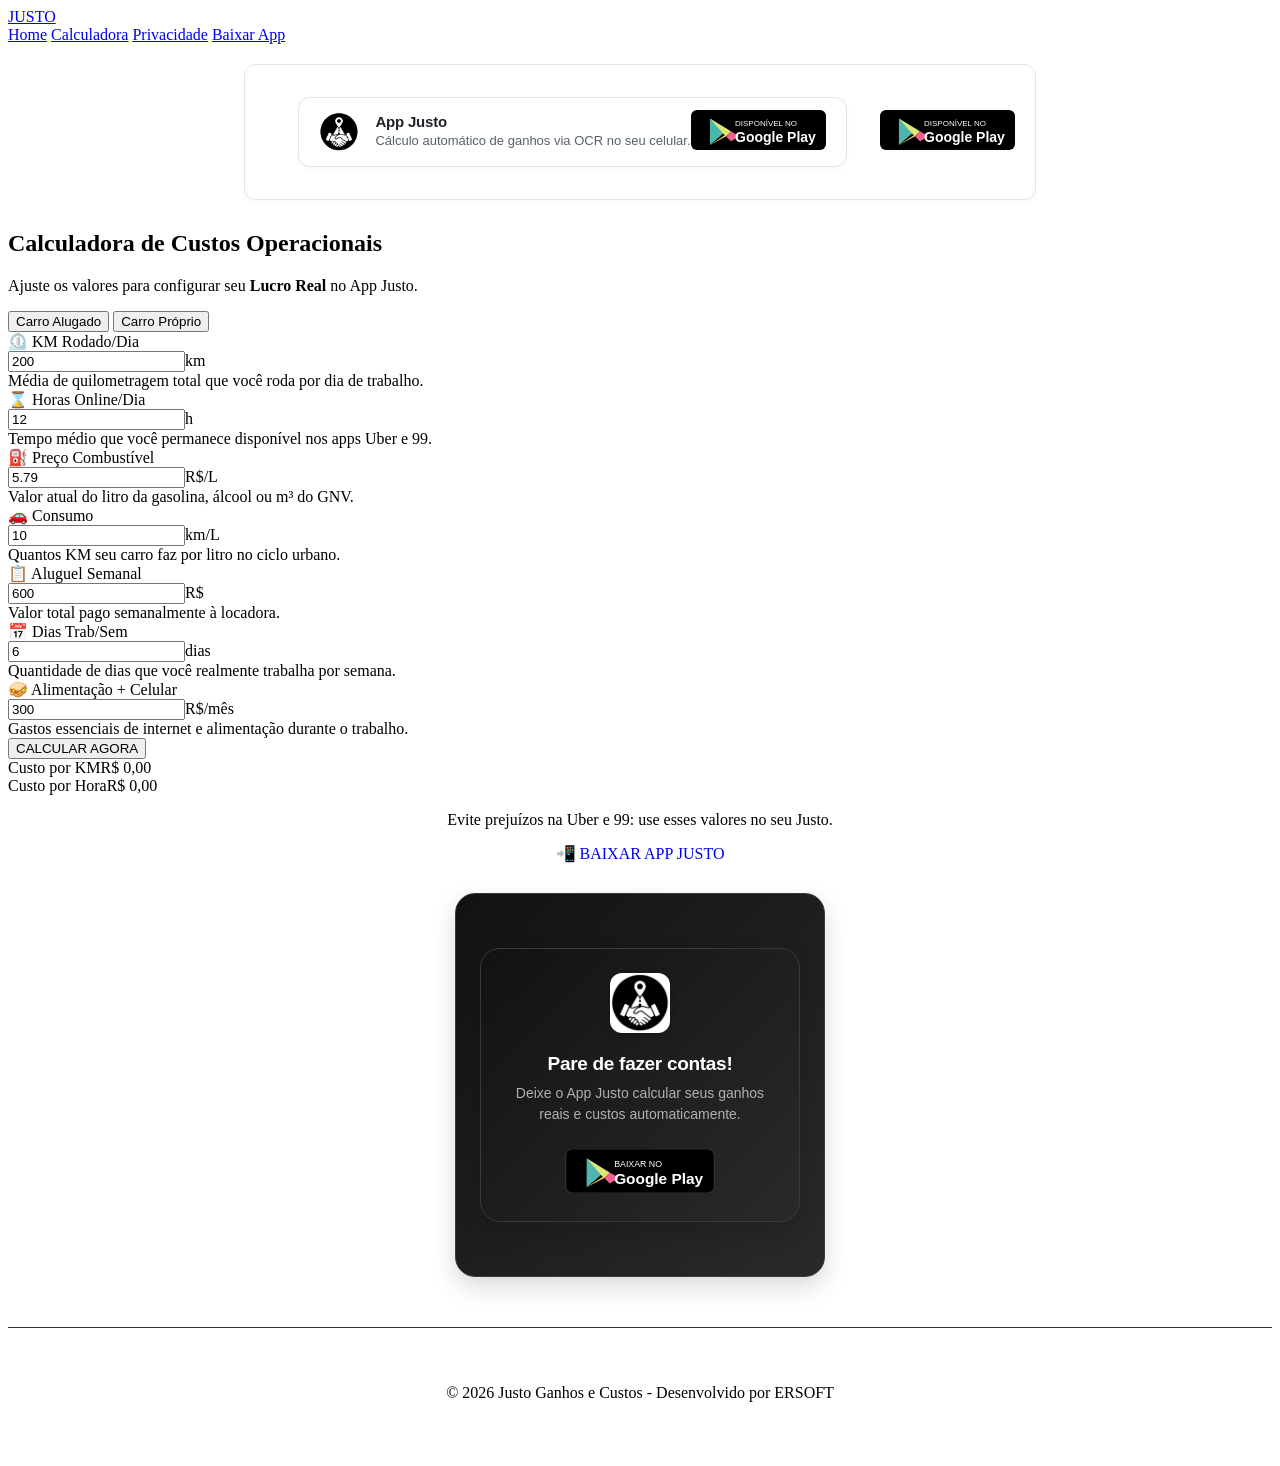
==== calculadora.html @ 445bf782 "Refactor layout and remove unnecessary scripts Removed Google Ads script and stylesheet link. Update" ====
<!DOCTYPE html>
<html lang="pt-br">
<head>
    <meta charset="UTF-8">
    <meta name="viewport" content="width=device-width, initial-scale=1.0">
    
    <title>Calculadora Justo - Custos Operacionais por KM e Hora</title>
    <meta name="description" content="Calcule o custo real por KM e por hora para motoristas de aplicativo. Configure seu App Justo com precisão e aumente seus ganhos.">
    <meta name="keywords" content="calculadora motorista, custo por km, uber, 99, custo operacionais, app justo, ganhos motorista, lucro real uber">
    <meta name="author" content="Justo App">
    <link rel="canonical" href="https://justoapp.com.br/calculadora.html">
    <link rel="icon" type="image/png" href="favicon.png">

    <meta property="og:type" content="website">
    <meta property="og:url" content="https://justoapp.com.br/calculadora.html">
    <meta property="og:title" content="Calculadora de Custos Operacionais - Justo App">
    <meta property="og:description" content="Descubra quanto você realmente gasta por KM rodado na Uber e 99. A ferramenta essencial para o lucro real.">
    <meta property="og:image" content="https://justoapp.com.br/preview-share.png">

    <meta name="twitter:card" content="summary_large_image">
    <meta name="twitter:url" content="https://justoapp.com.br/calculadora.html">
    <meta name="twitter:title" content="Calculadora de Custos Operacionais - Justo App">
    <meta name="twitter:description" content="Calcule seu custo real e configure seu App Justo para lucrar mais.">
    <meta name="twitter:image" content="https://justoapp.com.br/preview-share.png">
</head>
<body>

    <nav class="navbar">
        <a href="index.html" class="logo">JUSTO</a>
        <div class="nav-links">
            <a href="index.html">Home</a>
            <a href="calculadora.html" class="menu-active">Calculadora</a>
            <a href="privacy.html">Privacidade</a>
            <a href="https://play.google.com/store/apps/details?id=com.ersoft.justo" class="btn-baixar">Baixar App</a>
        </div>
    </nav>

    <main class="container">
        <div style="display: flex; align-items: center; justify-content: space-between; padding: 12px 20px; background-color: #ffffff; border: 1px solid #e1e4e8; border-radius: 12px; font-family: 'Segoe UI', Roboto, Helvetica, Arial, sans-serif; max-width: 750px; margin: 20px auto; box-shadow: 0 2px 5px rgba(0,0,0,0.03);">
    
    <div style="display: flex; align-items: center; justify-content: space-between; padding: 12px 20px; background-color: #ffffff; border: 1px solid #e1e4e8; border-radius: 12px; font-family: 'Segoe UI', Roboto, Helvetica, Arial, sans-serif; max-width: 750px; margin: 20px auto; box-shadow: 0 2px 5px rgba(0,0,0,0.03);">
    
    <div style="display: flex; align-items: center; gap: 16px;">
        <img src="favicon.png" alt="Logo App Justo" style="width: 40px; height: 40px; border-radius: 8px; object-fit: contain;">
        
        <div>
            <h4 style="margin: 0; color: #1f2328; font-size: 15px; font-weight: 600; letter-spacing: -0.2px;">App Justo</h4>
            <p style="margin: 2px 0 0; color: #57606a; font-size: 13px; line-height: 1.4;">Cálculo automático de ganhos via OCR no seu celular.</p>
        </div>
    </div>

    <a href="https://play.google.com/store/apps/details?id=com.ersoft.justo" target="_blank" style="text-decoration: none; display: inline-block;">
        <svg width="135" height="40" viewBox="0 0 135 40">
            <rect width="135" height="40" rx="6" fill="#000000"/>
            <g transform="translate(12, 8) scale(0.6)">
                <path fill="#4db6ac" d="M11.6 44.8l26.2-22.7L11.6.8v44z"/>
                <path fill="#dce775" d="M11.6.8l35 21.3-8.8 8.8L11.6.8z"/>
                <path fill="#f06292" d="M46.6 22.1l11.4 6.5c1.8 1.1 1.8 2.8 0 3.8l-11.4 6.5-7.8-7.8 7.8-9z"/>
                <path fill="#ffd54f" d="M37.8 30.9l-26.2 13.9 35-22.7-8.8 8.8z"/>
            </g>
            <text x="44" y="16" fill="#ffffff" font-family="Roboto, sans-serif" font-size="8" font-weight="500">DISPONÍVEL NO</text>
            <text x="44" y="32" fill="#ffffff" font-family="Roboto, sans-serif" font-size="14" font-weight="700">Google Play</text>
        </svg>
    </a>
</div>
    <a href="https://play.google.com/store/apps/details?id=com.ersoft.justo" target="_blank" style="text-decoration: none; display: inline-block;">
        <svg width="135" height="40" viewBox="0 0 135 40">
            <rect width="135" height="40" rx="6" fill="#000000"/>
            <g transform="translate(12, 8) scale(0.6)">
                <path fill="#4db6ac" d="M11.6 44.8l26.2-22.7L11.6.8v44z"/>
                <path fill="#dce775" d="M11.6.8l35 21.3-8.8 8.8L11.6.8z"/>
                <path fill="#f06292" d="M46.6 22.1l11.4 6.5c1.8 1.1 1.8 2.8 0 3.8l-11.4 6.5-7.8-7.8 7.8-9z"/>
                <path fill="#ffd54f" d="M37.8 30.9l-26.2 13.9 35-22.7-8.8 8.8z"/>
            </g>
            <text x="44" y="16" fill="#ffffff" font-family="Roboto, sans-serif" font-size="8" font-weight="500">DISPONÍVEL NO</text>
            <text x="44" y="32" fill="#ffffff" font-family="Roboto, sans-serif" font-size="14" font-weight="700">Google Play</text>
        </svg>
    </a>
</div>

        <div class="plan-card" style="margin-top: 30px;">
            <h2>Calculadora de Custos Operacionais</h2>
            <p class="sub-header">Ajuste os valores para configurar seu <strong>Lucro Real</strong> no App Justo.</p>

            <div class="toggle-container">
                <button id="btn-alugado" class="toggle-btn active" onclick="setMode('alugado')">Carro Alugado</button>
                <button id="btn-proprio" class="toggle-btn" onclick="setMode('proprio')">Carro Próprio</button>
            </div>

            <div class="grid-campos">
                <div class="form-group">
                    <label>⏲️ KM Rodado/Dia</label>
                    <div class="input-wrapper"><input type="number" id="km-dia" value="200"><span class="unit">km</span></div>
                    <span class="tip">Média de quilometragem total que você roda por dia de trabalho.</span>
                </div>
                <div class="form-group">
                    <label>⌛ Horas Online/Dia</label>
                    <div class="input-wrapper"><input type="number" id="horas-dia" value="12"><span class="unit">h</span></div>
                    <span class="tip">Tempo médio que você permanece disponível nos apps Uber e 99.</span>
                </div>
                <div class="form-group">
                    <label>⛽ Preço Combustível</label>
                    <div class="input-wrapper"><input type="number" id="p-comb" value="5.79" step="0.01"><span class="unit">R$/L</span></div>
                    <span class="tip">Valor atual do litro da gasolina, álcool ou m³ do GNV.</span>
                </div>
                <div class="form-group">
                    <label>🚗 Consumo</label>
                    <div class="input-wrapper"><input type="number" id="consumo" value="10"><span class="unit">km/L</span></div>
                    <span class="tip">Quantos KM seu carro faz por litro no ciclo urbano.</span>
                </div>

                <div id="sec-alugado" class="grid-campos full-width">
                    <div class="form-group">
                        <label>📋 Aluguel Semanal</label>
                        <div class="input-wrapper"><input type="number" id="aluguel-v" value="600"><span class="unit">R$</span></div>
                        <span class="tip">Valor total pago semanalmente à locadora.</span>
                    </div>
                    <div class="form-group">
                        <label>📅 Dias Trab/Sem</label>
                        <div class="input-wrapper"><input type="number" id="dias-semana-a" value="6"><span class="unit">dias</span></div>
                        <span class="tip">Quantidade de dias que você realmente trabalha por semana.</span>
                    </div>
                </div>

                <div id="sec-proprio" class="grid-campos full-width" style="display: none;">
                    <div class="form-group">
                        <label>📋 Prestação</label>
                        <div class="input-wrapper"><input type="number" id="prestacao" value="400"></div>
                        <span class="tip">Valor mensal da parcela do financiamento.</span>
                    </div>
                    <div class="form-group">
                        <label>🛡️ Seguro Mensal</label>
                        <div class="input-wrapper"><input type="number" id="seguro" value="250"></div>
                        <span class="tip">Custo do seguro dividido por 12 meses.</span>
                    </div>
                    <div class="form-group">
                        <label>⚙️ IPVA Mensal</label>
                        <div class="input-wrapper"><input type="number" id="ipva" value="150"></div>
                        <span class="tip">Valor do IPVA + taxas anuais dividido por 12.</span>
                    </div>
                    <div class="form-group">
                        <label>🔧 Manutenção</label>
                        <div class="input-wrapper"><input type="number" id="manut-v" value="200"></div>
                        <span class="tip">Reserva para pneus, óleo e desgaste mecânico mensal.</span>
                    </div>
                    <div class="form-group full-width">
                        <label>📅 Dias Trabalhados/Mês</label>
                        <div class="input-wrapper"><input type="number" id="dias-mes-p" value="24"></div>
                        <span class="tip">Total de dias rodados no mês para diluir o custo fixo.</span>
                    </div>
                </div>

                <div class="form-group full-width">
                    <label>🥪 Alimentação + Celular</label>
                    <div class="input-wrapper"><input type="number" id="extra-mes" value="300"><span class="unit">R$/mês</span></div>
                    <span class="tip">Gastos essenciais de internet e alimentação durante o trabalho.</span>
                </div>
            </div>

            <button id="ancora-resultado" class="btn-calcular" onclick="calcular()">CALCULAR AGORA</button>

            <div id="resultado" class="resultado-box" id="ancora-resultado">
                <div class="res-grid">
                    <div><span class="res-label">Custo por KM</span><span class="res-val" id="res-km">R$ 0,00</span></div>
                    <div><span class="res-label">Custo por Hora</span><span class="res-val" id="res-hora">R$ 0,00</span></div>
                </div>

                <div id="cta-app" class="cta-app" style="text-align: center;">
                    <p style="margin-bottom: 15px; color: var(--cinza);">Evite prejuízos na Uber e 99: use esses valores no seu Justo.</p>
                    <a href="https://play.google.com/store/apps/details?id=com.ersoft.justo" class="btn-baixar" style="text-decoration: none; display: inline-block;">📲 BAIXAR APP JUSTO</a>
                </div>
            </div>
        </div>

        <div style="padding: 24px; background: linear-gradient(135deg, #121212 0%, #2a2a2a 100%); border: 1px solid #3a3a3a; border-radius: 20px; font-family: 'Segoe UI', Roboto, Helvetica, Arial, sans-serif; max-width: 320px; text-align: center; color: #ffffff; margin: 30px auto; box-shadow: 0 10px 25px rgba(0,0,0,0.15);">
    
    <div style="padding: 24px; background: linear-gradient(135deg, #121212 0%, #2a2a2a 100%); border: 1px solid #3a3a3a; border-radius: 20px; font-family: 'Segoe UI', Roboto, Helvetica, Arial, sans-serif; max-width: 320px; text-align: center; color: #ffffff; margin: 30px auto; box-shadow: 0 10px 25px rgba(0,0,0,0.15);">
    
    <div style="display: flex; justify-content: center; margin-bottom: 20px;">
        <img src="favicon.png" alt="Logo App Justo" style="width: 60px; height: 60px; border-radius: 12px; object-fit: contain; box-shadow: 0 3px 6px rgba(0,0,0,0.2);">
    </div>

    <h3 style="margin: 0 0 8px 0; font-size: 19px; font-weight: 700; letter-spacing: -0.3px; color: #ffffff;">Pare de fazer contas!</h3>
    <p style="margin: 0 0 24px 0; font-size: 14px; color: #b0b0b0; line-height: 1.5; font-weight: 400;">Deixe o App Justo calcular seus ganhos reais e custos automaticamente.</p>
    
    <a href="https://play.google.com/store/apps/details?id=com.ersoft.justo" target="_blank" style="text-decoration: none; display: inline-block;">
        <svg width="150" height="44" viewBox="0 0 135 40">
            <rect width="135" height="40" rx="6" fill="#000000" stroke="#555555" stroke-width="0.5"/>
            <g transform="translate(12, 8) scale(0.6)">
                <path fill="#4db6ac" d="M11.6 44.8l26.2-22.7L11.6.8v44z"/>
                <path fill="#dce775" d="M11.6.8l35 21.3-8.8 8.8L11.6.8z"/>
                <path fill="#f06292" d="M46.6 22.1l11.4 6.5c1.8 1.1 1.8 2.8 0 3.8l-11.4 6.5-7.8-7.8 7.8-9z"/>
                <path fill="#ffd54f" d="M37.8 30.9l-26.2 13.9 35-22.7-8.8 8.8z"/>
            </g>
            <text x="44" y="16" fill="#ffffff" font-family="Roboto, sans-serif" font-size="8" font-weight="500">BAIXAR NO</text>
            <text x="44" y="32" fill="#ffffff" font-family="Roboto, sans-serif" font-size="14" font-weight="700">Google Play</text>
        </svg>
    </a>
</div>
    </main>

    <footer style="padding: 40px; text-align: center; color: var(--cinza); border-top: 1px solid #333; margin-top: 50px;">
        <p>&copy; 2026 Justo Ganhos e Custos - Desenvolvido por ERSOFT</p>
    </footer>

    <script>
        function setMode(modo) {
            const secAlugado = document.getElementById('sec-alugado');
            const secProprio = document.getElementById('sec-proprio');
            const btnAlugado = document.getElementById('btn-alugado');
            const btnProprio = document.getElementById('btn-proprio');
            if (modo === 'alugado') {
                secAlugado.style.display = 'grid';
                secProprio.style.display = 'none';
                btnAlugado.classList.add('active');
                btnProprio.classList.remove('active');
            } else {
                secAlugado.style.display = 'none';
                secProprio.style.display = 'grid';
                btnProprio.classList.add('active');
                btnAlugado.classList.remove('active');
            }
            document.getElementById('resultado').style.display = 'none';
        }

        function calcular() {
            const pComb = parseFloat(document.getElementById('p-comb').value) || 0;
            const cons = parseFloat(document.getElementById('consumo').value) || 1;
            const extraMes = parseFloat(document.getElementById('extra-mes').value) || 0;
            const hDia = parseFloat(document.getElementById('horas-dia').value) || 1;
            const modo = document.getElementById('btn-alugado').classList.contains('active') ? 'alugado' : 'proprio';
            let custoFixoDiario = 0;
            let cKm = pComb / cons;
            if (modo === 'alugado') {
                const vAlug = parseFloat(document.getElementById('aluguel-v').value) || 0;
                const dSem = parseFloat(document.getElementById('dias-semana-a').value) || 1;
                custoFixoDiario = (vAlug / dSem) + (extraMes / 30);
            } else {
                const prest = parseFloat(document.getElementById('prestacao').value) || 0;
                const seg = parseFloat(document.getElementById('seguro').value) || 0;
                const ipva = parseFloat(document.getElementById('ipva').value) || 0;
                const manut = parseFloat(document.getElementById('manut-v').value) || 0;
                const dMes = parseFloat(document.getElementById('dias-mes-p').value) || 1;
                custoFixoDiario = (prest + seg + ipva + manut + extraMes) / dMes;
            }
            const cHora = custoFixoDiario / hDia;
            document.getElementById('res-km').innerText = "R$ " + cKm.toFixed(2).replace('.', ',');
            document.getElementById('res-hora').innerText = "R$ " + cHora.toFixed(2).replace('.', ',');
            document.getElementById('resultado').style.display = 'block';
            const resultadoDiv = document.getElementById('ancora-resultado');
            resultadoDiv.style.display = 'block';

            // Scroll suave para o início da caixa de resultado
            resultadoDiv.scrollIntoView({ behavior: 'smooth', block: 'start' });
        }
    </script>
</body>
</html>
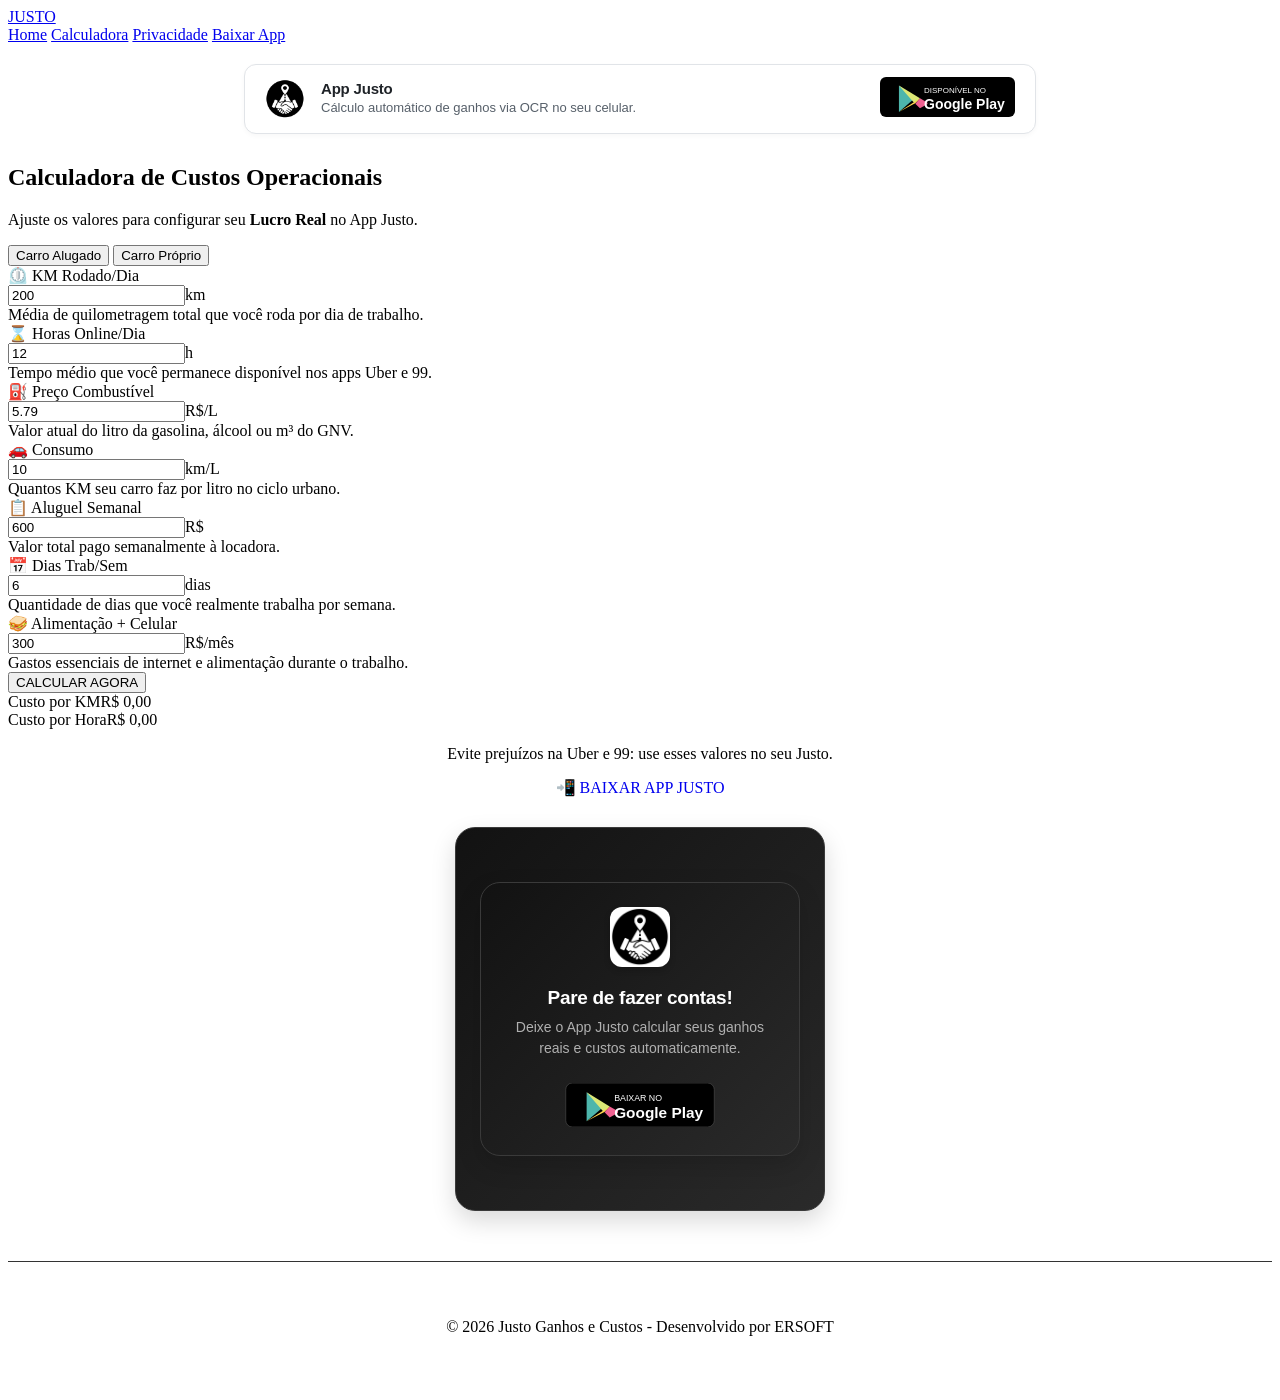
==== commit f8296ab8: "Remove Google Play link and SVG from calculadora.html Removed Google Play link and related SVG eleme" ====
--- a/calculadora.html
+++ b/calculadora.html
@@ -36,10 +36,7 @@
     </nav>
 
     <main class="container">
-        <div style="display: flex; align-items: center; justify-content: space-between; padding: 12px 20px; background-color: #ffffff; border: 1px solid #e1e4e8; border-radius: 12px; font-family: 'Segoe UI', Roboto, Helvetica, Arial, sans-serif; max-width: 750px; margin: 20px auto; box-shadow: 0 2px 5px rgba(0,0,0,0.03);">
-    
-    <div style="display: flex; align-items: center; justify-content: space-between; padding: 12px 20px; background-color: #ffffff; border: 1px solid #e1e4e8; border-radius: 12px; font-family: 'Segoe UI', Roboto, Helvetica, Arial, sans-serif; max-width: 750px; margin: 20px auto; box-shadow: 0 2px 5px rgba(0,0,0,0.03);">
-    
+    <div style="display: flex; align-items: center; justify-content: space-between; padding: 12px 20px; background-color: #ffffff; border: 1px solid #e1e4e8; border-radius: 12px; font-family: 'Segoe UI', Roboto, Helvetica, Arial, sans-serif; max-width: 750px; margin: 20px auto; box-shadow: 0 2px 5px rgba(0,0,0,0.03);">  
     <div style="display: flex; align-items: center; gap: 16px;">
         <img src="favicon.png" alt="Logo App Justo" style="width: 40px; height: 40px; border-radius: 8px; object-fit: contain;">
         
@@ -63,21 +60,6 @@
         </svg>
     </a>
 </div>
-    <a href="https://play.google.com/store/apps/details?id=com.ersoft.justo" target="_blank" style="text-decoration: none; display: inline-block;">
-        <svg width="135" height="40" viewBox="0 0 135 40">
-            <rect width="135" height="40" rx="6" fill="#000000"/>
-            <g transform="translate(12, 8) scale(0.6)">
-                <path fill="#4db6ac" d="M11.6 44.8l26.2-22.7L11.6.8v44z"/>
-                <path fill="#dce775" d="M11.6.8l35 21.3-8.8 8.8L11.6.8z"/>
-                <path fill="#f06292" d="M46.6 22.1l11.4 6.5c1.8 1.1 1.8 2.8 0 3.8l-11.4 6.5-7.8-7.8 7.8-9z"/>
-                <path fill="#ffd54f" d="M37.8 30.9l-26.2 13.9 35-22.7-8.8 8.8z"/>
-            </g>
-            <text x="44" y="16" fill="#ffffff" font-family="Roboto, sans-serif" font-size="8" font-weight="500">DISPONÍVEL NO</text>
-            <text x="44" y="32" fill="#ffffff" font-family="Roboto, sans-serif" font-size="14" font-weight="700">Google Play</text>
-        </svg>
-    </a>
-</div>
-
         <div class="plan-card" style="margin-top: 30px;">
             <h2>Calculadora de Custos Operacionais</h2>
             <p class="sub-header">Ajuste os valores para configurar seu <strong>Lucro Real</strong> no App Justo.</p>
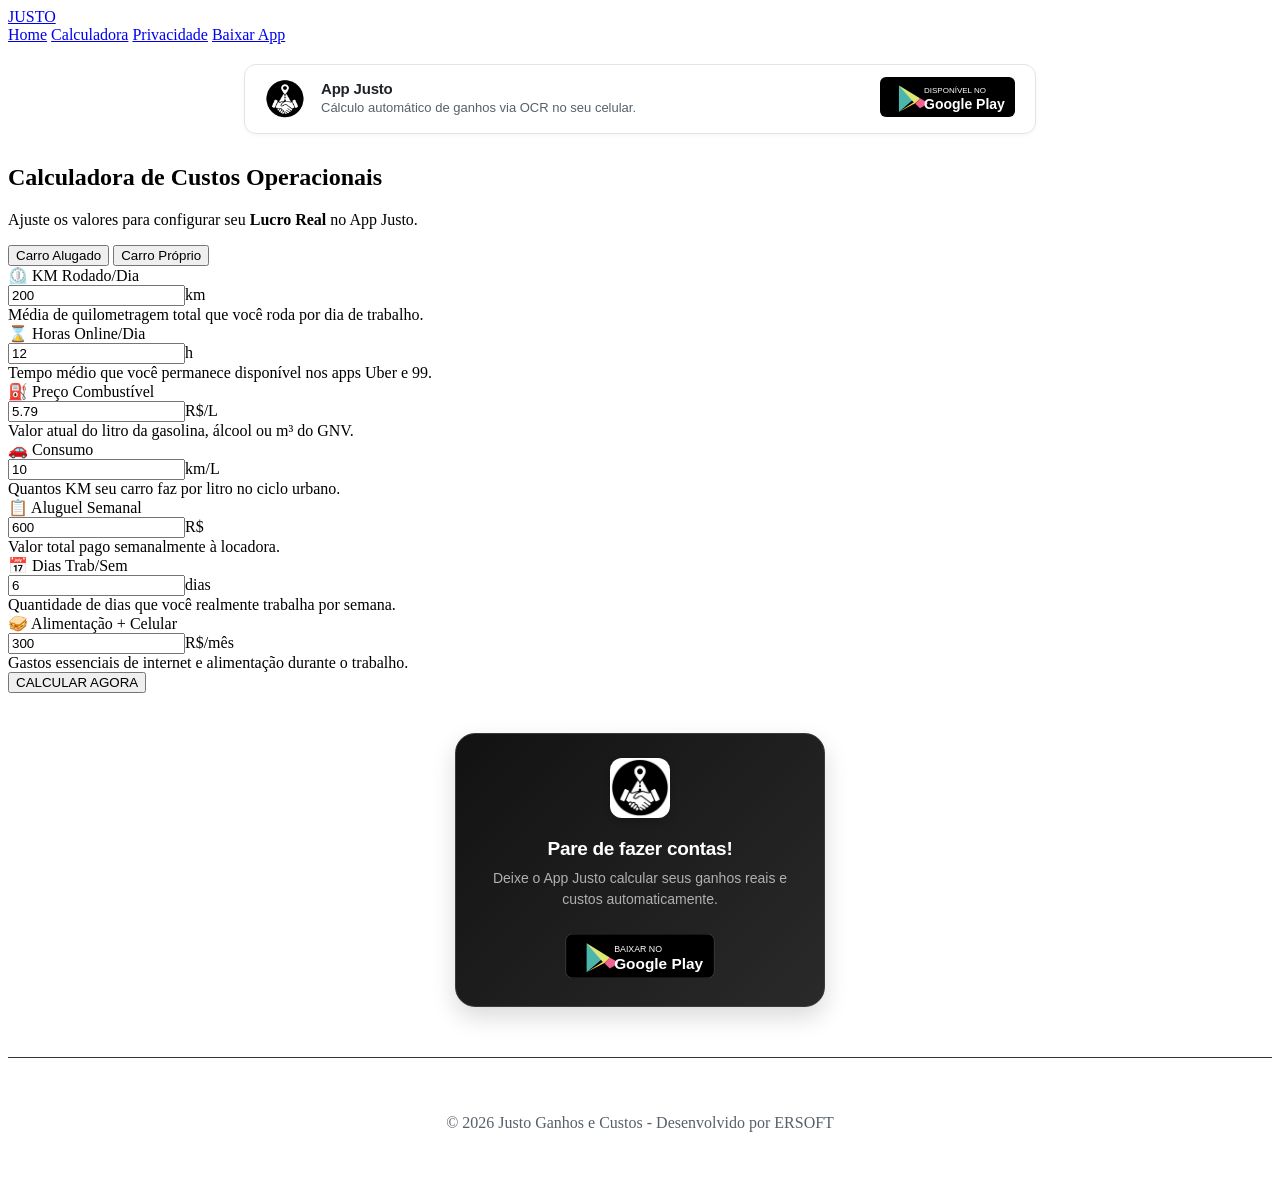
==== commit 50bcb602: "Refactor HTML structure and styles in calculadora.html Correção de tags" ====
--- a/calculadora.html
+++ b/calculadora.html
@@ -36,30 +36,30 @@
     </nav>
 
     <main class="container">
-    <div style="display: flex; align-items: center; justify-content: space-between; padding: 12px 20px; background-color: #ffffff; border: 1px solid #e1e4e8; border-radius: 12px; font-family: 'Segoe UI', Roboto, Helvetica, Arial, sans-serif; max-width: 750px; margin: 20px auto; box-shadow: 0 2px 5px rgba(0,0,0,0.03);">  
-    <div style="display: flex; align-items: center; gap: 16px;">
-        <img src="favicon.png" alt="Logo App Justo" style="width: 40px; height: 40px; border-radius: 8px; object-fit: contain;">
-        
-        <div>
-            <h4 style="margin: 0; color: #1f2328; font-size: 15px; font-weight: 600; letter-spacing: -0.2px;">App Justo</h4>
-            <p style="margin: 2px 0 0; color: #57606a; font-size: 13px; line-height: 1.4;">Cálculo automático de ganhos via OCR no seu celular.</p>
-        </div>
-    </div>
-
-    <a href="https://play.google.com/store/apps/details?id=com.ersoft.justo" target="_blank" style="text-decoration: none; display: inline-block;">
-        <svg width="135" height="40" viewBox="0 0 135 40">
-            <rect width="135" height="40" rx="6" fill="#000000"/>
-            <g transform="translate(12, 8) scale(0.6)">
-                <path fill="#4db6ac" d="M11.6 44.8l26.2-22.7L11.6.8v44z"/>
-                <path fill="#dce775" d="M11.6.8l35 21.3-8.8 8.8L11.6.8z"/>
-                <path fill="#f06292" d="M46.6 22.1l11.4 6.5c1.8 1.1 1.8 2.8 0 3.8l-11.4 6.5-7.8-7.8 7.8-9z"/>
-                <path fill="#ffd54f" d="M37.8 30.9l-26.2 13.9 35-22.7-8.8 8.8z"/>
-            </g>
-            <text x="44" y="16" fill="#ffffff" font-family="Roboto, sans-serif" font-size="8" font-weight="500">DISPONÍVEL NO</text>
-            <text x="44" y="32" fill="#ffffff" font-family="Roboto, sans-serif" font-size="14" font-weight="700">Google Play</text>
-        </svg>
-    </a>
-</div>
+        <div style="display: flex; align-items: center; justify-content: space-between; padding: 12px 20px; background-color: #ffffff; border: 1px solid #e1e4e8; border-radius: 12px; font-family: 'Segoe UI', Roboto, Helvetica, Arial, sans-serif; max-width: 750px; margin: 20px auto; box-shadow: 0 2px 5px rgba(0,0,0,0.03);">  
+            <div style="display: flex; align-items: center; gap: 16px;">
+                <img src="favicon.png" alt="Logo App Justo" style="width: 40px; height: 40px; border-radius: 8px; object-fit: contain;">
+                <div>
+                    <h4 style="margin: 0; color: #1f2328; font-size: 15px; font-weight: 600; letter-spacing: -0.2px;">App Justo</h4>
+                    <p style="margin: 2px 0 0; color: #57606a; font-size: 13px; line-height: 1.4;">Cálculo automático de ganhos via OCR no seu celular.</p>
+                </div>
+            </div>
+
+            <a href="https://play.google.com/store/apps/details?id=com.ersoft.justo" target="_blank" style="text-decoration: none; display: inline-block;">
+                <svg width="135" height="40" viewBox="0 0 135 40">
+                    <rect width="135" height="40" rx="6" fill="#000000"/>
+                    <g transform="translate(12, 8) scale(0.6)">
+                        <path fill="#4db6ac" d="M11.6 44.8l26.2-22.7L11.6.8v44z"/>
+                        <path fill="#dce775" d="M11.6.8l35 21.3-8.8 8.8L11.6.8z"/>
+                        <path fill="#f06292" d="M46.6 22.1l11.4 6.5c1.8 1.1 1.8 2.8 0 3.8l-11.4 6.5-7.8-7.8 7.8-9z"/>
+                        <path fill="#ffd54f" d="M37.8 30.9l-26.2 13.9 35-22.7-8.8 8.8z"/>
+                    </g>
+                    <text x="44" y="16" fill="#ffffff" font-family="Roboto, sans-serif" font-size="8" font-weight="500">DISPONÍVEL NO</text>
+                    <text x="44" y="32" fill="#ffffff" font-family="Roboto, sans-serif" font-size="14" font-weight="700">Google Play</text>
+                </svg>
+            </a>
+        </div>
+
         <div class="plan-card" style="margin-top: 30px;">
             <h2>Calculadora de Custos Operacionais</h2>
             <p class="sub-header">Ajuste os valores para configurar seu <strong>Lucro Real</strong> no App Justo.</p>
@@ -139,49 +139,46 @@
                 </div>
             </div>
 
-            <button id="ancora-resultado" class="btn-calcular" onclick="calcular()">CALCULAR AGORA</button>
-
-            <div id="resultado" class="resultado-box" id="ancora-resultado">
+            <button class="btn-calcular" onclick="calcular()">CALCULAR AGORA</button>
+
+            <div id="resultado" class="resultado-box" style="display: none;">
                 <div class="res-grid">
                     <div><span class="res-label">Custo por KM</span><span class="res-val" id="res-km">R$ 0,00</span></div>
                     <div><span class="res-label">Custo por Hora</span><span class="res-val" id="res-hora">R$ 0,00</span></div>
                 </div>
 
-                <div id="cta-app" class="cta-app" style="text-align: center;">
-                    <p style="margin-bottom: 15px; color: var(--cinza);">Evite prejuízos na Uber e 99: use esses valores no seu Justo.</p>
-                    <a href="https://play.google.com/store/apps/details?id=com.ersoft.justo" class="btn-baixar" style="text-decoration: none; display: inline-block;">📲 BAIXAR APP JUSTO</a>
-                </div>
-            </div>
-        </div>
-
-        <div style="padding: 24px; background: linear-gradient(135deg, #121212 0%, #2a2a2a 100%); border: 1px solid #3a3a3a; border-radius: 20px; font-family: 'Segoe UI', Roboto, Helvetica, Arial, sans-serif; max-width: 320px; text-align: center; color: #ffffff; margin: 30px auto; box-shadow: 0 10px 25px rgba(0,0,0,0.15);">
-    
-    <div style="padding: 24px; background: linear-gradient(135deg, #121212 0%, #2a2a2a 100%); border: 1px solid #3a3a3a; border-radius: 20px; font-family: 'Segoe UI', Roboto, Helvetica, Arial, sans-serif; max-width: 320px; text-align: center; color: #ffffff; margin: 30px auto; box-shadow: 0 10px 25px rgba(0,0,0,0.15);">
-    
-    <div style="display: flex; justify-content: center; margin-bottom: 20px;">
-        <img src="favicon.png" alt="Logo App Justo" style="width: 60px; height: 60px; border-radius: 12px; object-fit: contain; box-shadow: 0 3px 6px rgba(0,0,0,0.2);">
-    </div>
-
-    <h3 style="margin: 0 0 8px 0; font-size: 19px; font-weight: 700; letter-spacing: -0.3px; color: #ffffff;">Pare de fazer contas!</h3>
-    <p style="margin: 0 0 24px 0; font-size: 14px; color: #b0b0b0; line-height: 1.5; font-weight: 400;">Deixe o App Justo calcular seus ganhos reais e custos automaticamente.</p>
-    
-    <a href="https://play.google.com/store/apps/details?id=com.ersoft.justo" target="_blank" style="text-decoration: none; display: inline-block;">
-        <svg width="150" height="44" viewBox="0 0 135 40">
-            <rect width="135" height="40" rx="6" fill="#000000" stroke="#555555" stroke-width="0.5"/>
-            <g transform="translate(12, 8) scale(0.6)">
-                <path fill="#4db6ac" d="M11.6 44.8l26.2-22.7L11.6.8v44z"/>
-                <path fill="#dce775" d="M11.6.8l35 21.3-8.8 8.8L11.6.8z"/>
-                <path fill="#f06292" d="M46.6 22.1l11.4 6.5c1.8 1.1 1.8 2.8 0 3.8l-11.4 6.5-7.8-7.8 7.8-9z"/>
-                <path fill="#ffd54f" d="M37.8 30.9l-26.2 13.9 35-22.7-8.8 8.8z"/>
-            </g>
-            <text x="44" y="16" fill="#ffffff" font-family="Roboto, sans-serif" font-size="8" font-weight="500">BAIXAR NO</text>
-            <text x="44" y="32" fill="#ffffff" font-family="Roboto, sans-serif" font-size="14" font-weight="700">Google Play</text>
-        </svg>
-    </a>
-</div>
+                <div id="cta-app" class="cta-app" style="text-align: center; margin-top: 20px;">
+                    <p style="margin-bottom: 15px; color: #57606a;">Evite prejuízos na Uber e 99: use esses valores no seu Justo.</p>
+                    <a href="https://play.google.com/store/apps/details?id=com.ersoft.justo" class="btn-baixar" style="text-decoration: none; display: inline-block; background-color: #2ecc71; color: white; padding: 10px 20px; border-radius: 8px; font-weight: bold;">📲 BAIXAR APP JUSTO</a>
+                </div>
+            </div>
+        </div>
+
+        <div style="padding: 24px; background: linear-gradient(135deg, #121212 0%, #2a2a2a 100%); border: 1px solid #3a3a3a; border-radius: 20px; font-family: 'Segoe UI', Roboto, Helvetica, Arial, sans-serif; max-width: 320px; text-align: center; color: #ffffff; margin: 40px auto; box-shadow: 0 10px 25px rgba(0,0,0,0.15);">
+            <div style="display: flex; justify-content: center; margin-bottom: 20px;">
+                <img src="favicon.png" alt="Logo App Justo" style="width: 60px; height: 60px; border-radius: 12px; object-fit: contain; box-shadow: 0 3px 6px rgba(0,0,0,0.2);">
+            </div>
+
+            <h3 style="margin: 0 0 8px 0; font-size: 19px; font-weight: 700; letter-spacing: -0.3px; color: #ffffff;">Pare de fazer contas!</h3>
+            <p style="margin: 0 0 24px 0; font-size: 14px; color: #b0b0b0; line-height: 1.5; font-weight: 400;">Deixe o App Justo calcular seus ganhos reais e custos automaticamente.</p>
+            
+            <a href="https://play.google.com/store/apps/details?id=com.ersoft.justo" target="_blank" style="text-decoration: none; display: inline-block;">
+                <svg width="150" height="44" viewBox="0 0 135 40">
+                    <rect width="135" height="40" rx="6" fill="#000000" stroke="#555555" stroke-width="0.5"/>
+                    <g transform="translate(12, 8) scale(0.6)">
+                        <path fill="#4db6ac" d="M11.6 44.8l26.2-22.7L11.6.8v44z"/>
+                        <path fill="#dce775" d="M11.6.8l35 21.3-8.8 8.8L11.6.8z"/>
+                        <path fill="#f06292" d="M46.6 22.1l11.4 6.5c1.8 1.1 1.8 2.8 0 3.8l-11.4 6.5-7.8-7.8 7.8-9z"/>
+                        <path fill="#ffd54f" d="M37.8 30.9l-26.2 13.9 35-22.7-8.8 8.8z"/>
+                    </g>
+                    <text x="44" y="16" fill="#ffffff" font-family="Roboto, sans-serif" font-size="8" font-weight="500">BAIXAR NO</text>
+                    <text x="44" y="32" fill="#ffffff" font-family="Roboto, sans-serif" font-size="14" font-weight="700">Google Play</text>
+                </svg>
+            </a>
+        </div>
     </main>
 
-    <footer style="padding: 40px; text-align: center; color: var(--cinza); border-top: 1px solid #333; margin-top: 50px;">
+    <footer style="padding: 40px; text-align: center; color: #57606a; border-top: 1px solid #333; margin-top: 50px;">
         <p>&copy; 2026 Justo Ganhos e Custos - Desenvolvido por ERSOFT</p>
     </footer>
 
@@ -213,6 +210,7 @@
             const modo = document.getElementById('btn-alugado').classList.contains('active') ? 'alugado' : 'proprio';
             let custoFixoDiario = 0;
             let cKm = pComb / cons;
+            
             if (modo === 'alugado') {
                 const vAlug = parseFloat(document.getElementById('aluguel-v').value) || 0;
                 const dSem = parseFloat(document.getElementById('dias-semana-a').value) || 1;
@@ -225,11 +223,12 @@
                 const dMes = parseFloat(document.getElementById('dias-mes-p').value) || 1;
                 custoFixoDiario = (prest + seg + ipva + manut + extraMes) / dMes;
             }
+            
             const cHora = custoFixoDiario / hDia;
             document.getElementById('res-km').innerText = "R$ " + cKm.toFixed(2).replace('.', ',');
             document.getElementById('res-hora').innerText = "R$ " + cHora.toFixed(2).replace('.', ',');
-            document.getElementById('resultado').style.display = 'block';
-            const resultadoDiv = document.getElementById('ancora-resultado');
+            
+            const resultadoDiv = document.getElementById('resultado');
             resultadoDiv.style.display = 'block';
 
             // Scroll suave para o início da caixa de resultado
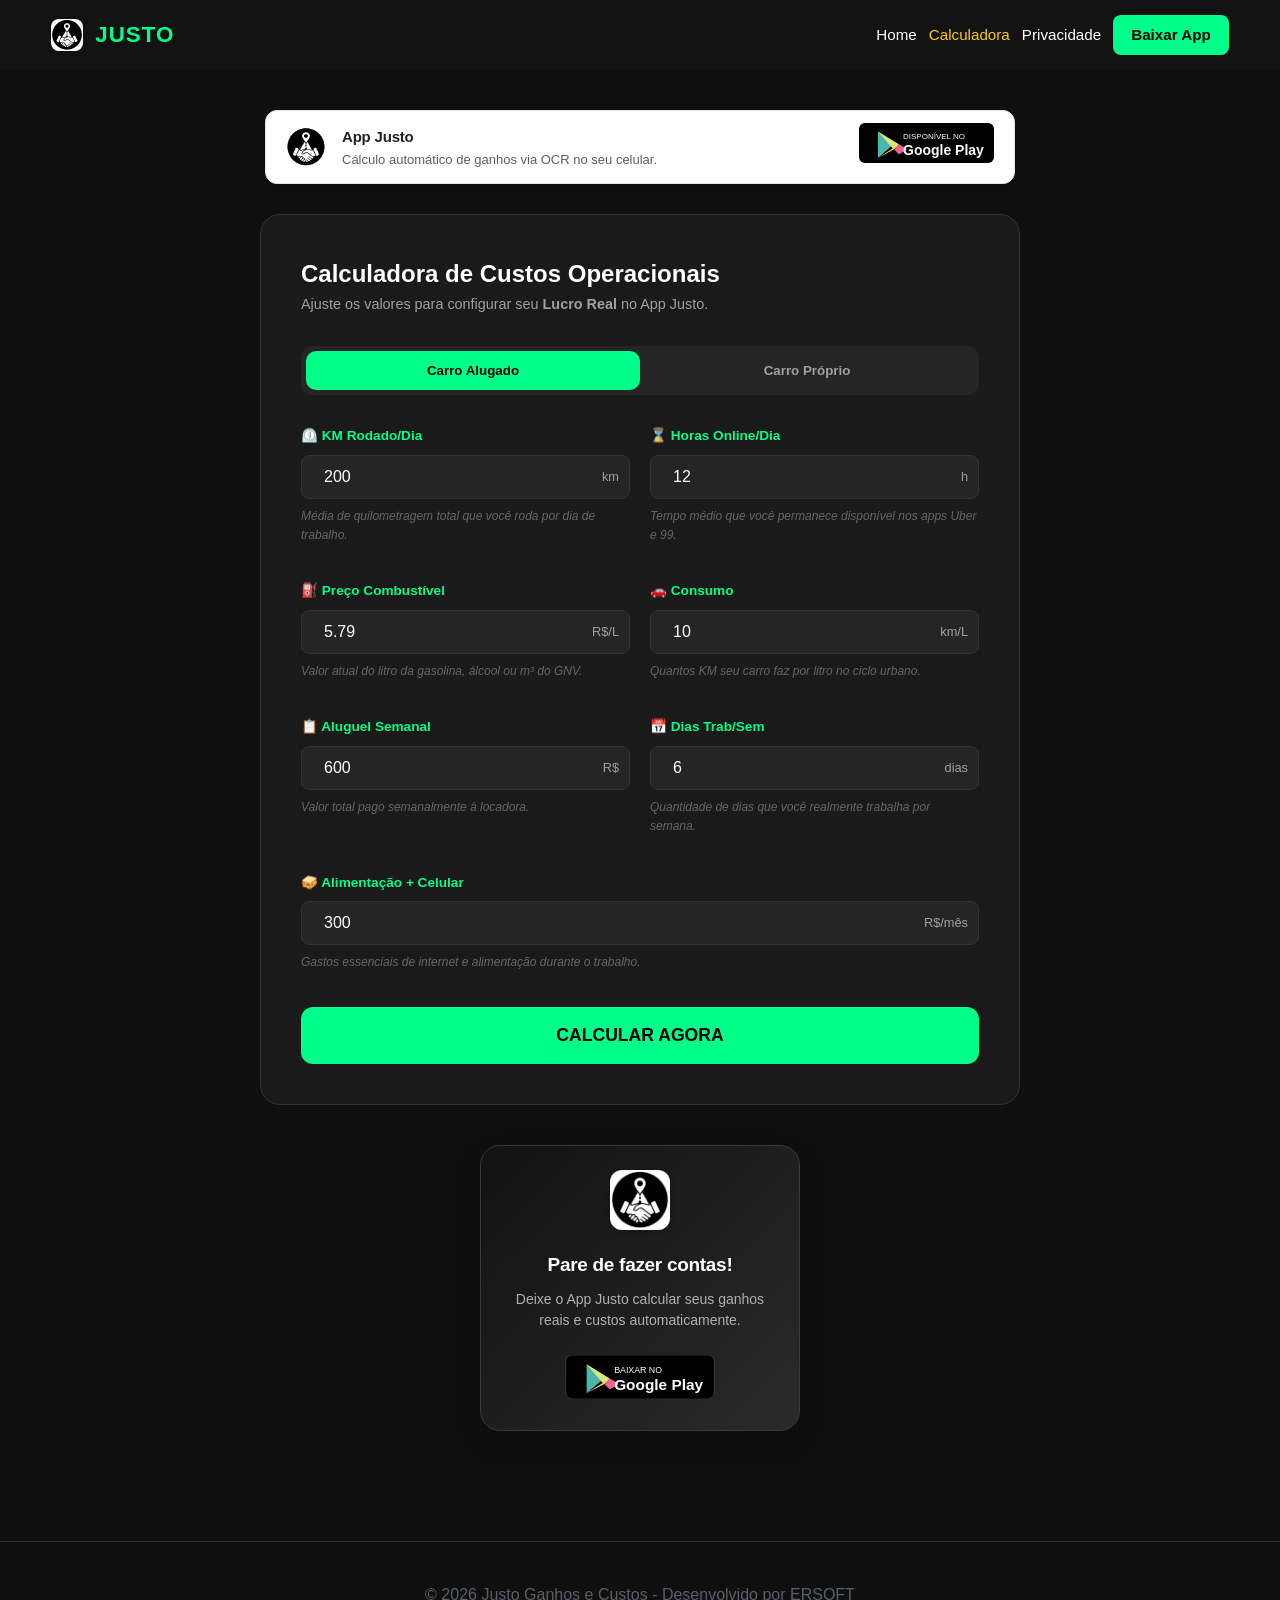
==== commit 6b2f7165: "Add stylesheet link to calculadora.html add css" ====
--- a/calculadora.html
+++ b/calculadora.html
@@ -22,6 +22,8 @@
     <meta name="twitter:title" content="Calculadora de Custos Operacionais - Justo App">
     <meta name="twitter:description" content="Calcule seu custo real e configure seu App Justo para lucrar mais.">
     <meta name="twitter:image" content="https://justoapp.com.br/preview-share.png">
+
+    <link rel="stylesheet" href="style.css">
 </head>
 <body>
 
--- a/style.css
+++ b/style.css
@@ -0,0 +1,345 @@
+:root {
+    --verde-justo: #00ff88;
+    --dourado-pro: #ffcc00;
+    --fundo: #0f0f0f;
+    --card: #1a1a1a;
+    --texto: #ffffff;
+    --cinza: #a0a0a0;
+}
+
+* { box-sizing: border-box; margin: 0; padding: 0; }
+
+body {
+    font-family: 'Inter', -apple-system, BlinkMacSystemFont, sans-serif;
+    background-color: var(--fundo);
+    color: var(--texto);
+    line-height: 1.6;
+}
+
+.main-container {
+    max-width: 1000px;
+    margin: 0 auto;
+    padding: 40px 20px;
+}
+
+/* Navbar */
+/* Ajuste na Navbar Principal */
+.navbar {
+    display: flex;
+    justify-content: space-between;
+    align-items: center;
+    padding: 15px 4%;
+    background: #121212;
+    position: sticky;
+    top: 0;
+    z-index: 1000;
+}
+
+.nav-links {
+    display: flex;
+    align-items: center;
+    gap: 12px; /* Reduzi de 15px para 12px fixo */
+}
+
+.nav-links a {
+    text-decoration: none;
+    color: #fff;
+    font-size: 0.95rem;
+    transition: 0.3s;
+}
+.nav-links a:hover { color: var(--verde-justo); }
+
+/* Configuração da Logo com Ícone via CSS */
+.logo {
+    display: flex;
+    align-items: center;
+    gap: 12px; /* Espaço entre o ícone e o texto JUSTO */
+    text-decoration: none;
+    color: var(--verde-justo); /* Mantendo a cor verde neon */
+    font-weight: 800;
+    font-size: 1.4rem;
+    letter-spacing: 1px;
+    position: relative;
+}
+
+/* Criando o container do ícone usando o Favicon */
+.logo::before {
+    content: "";
+    width: 32px;  /* Tamanho ideal para a navbar no desktop */
+    height: 32px;
+    
+    /* Link para a imagem do seu favicon (512x512) */
+    background-image: url('favicon.png'); 
+    
+    /* Garante que a imagem preencha o quadrado sem cortar */
+    background-size: contain; 
+    background-repeat: no-repeat;
+    background-position: center;
+    
+    /* Opcional: cantos arredondados para combinar com o design */
+    border-radius: 8px; 
+    
+    display: inline-block;
+}
+
+.btn-baixar { background: var(--verde-justo); color: #000 !important; padding: 8px 18px; border-radius: 8px; font-weight: bold; }
+
+.menu-active{ color: var(--dourado-pro) !important;}
+
+/* Hero Section */
+.hero { text-align: center; padding: 60px 0; }
+.hero h1 { font-size: 2.5rem; margin-bottom: 20px; background: linear-gradient(to right, #fff, var(--verde-justo)); -webkit-background-clip: text; -webkit-text-fill-color: transparent; }
+.hero p { font-size: 1.1rem; color: var(--cinza); max-width: 600px; margin: 0 auto 30px; }
+
+/* Grid de Planos */
+.pricing-grid {
+    display: grid;
+    grid-template-columns: repeat(auto-fit, minmax(300px, 1fr));
+    gap: 30px;
+    margin-top: 40px;
+}
+
+.plan-card {
+    background: var(--card);
+    padding: 40px;
+    border-radius: 20px;
+    border: 1px solid #333;
+    position: relative;
+    transition: 0.3s;
+}
+
+.plan-card:hover { transform: translateY(-10px); border-color: #444; }
+
+.plan-card h3 { font-size: 1.8rem; margin-bottom: 10px; }
+.plan-card ul { list-style: none; margin: 25px 0; }
+.plan-card li { margin-bottom: 12px; display: flex; align-items: center; gap: 10px; font-size: 0.95rem; }
+
+/* Cores dos Planos */
+.free { border-top: 6px solid var(--verde-justo); }
+.pro { 
+    border: 2px solid var(--dourado-pro); 
+    background: linear-gradient(145deg, #1a1a1a, #252525);
+    box-shadow: 0 20px 40px rgba(0,0,0,0.4);
+}
+.pro h3 { color: var(--dourado-pro); }
+.pro .btn-plan { background: var(--dourado-pro); color: #000; }
+
+.btn-plan {
+    display: block;
+    text-align: center;
+    padding: 15px;
+    background: #333;
+    color: #fff;
+    text-decoration: none;
+    border-radius: 10px;
+    font-weight: bold;
+    transition: 0.3s;
+}
+
+.btn-plan:hover { filter: brightness(1.1); }
+
+@media (max-width: 768px) {
+    .hero h1 { font-size: 1.8rem; }
+    .navbar { flex-direction: column; gap: 15px; }
+    .nav-links { margin-left: 0; }
+}
+
+/* Estilos Específicos da Calculadora */
+.container {
+    max-width: 800px;
+    margin: 0 auto;
+    padding: 20px;
+}
+
+.sub-header {
+    color: var(--cinza);
+    margin-bottom: 30px;
+    font-size: 0.9rem;
+}
+
+.toggle-container {
+    display: flex;
+    background: #252525;
+    padding: 5px;
+    border-radius: 12px;
+    margin-bottom: 30px;
+}
+
+.toggle-btn {
+    flex: 1;
+    padding: 12px;
+    border: none;
+    background: none;
+    color: var(--cinza);
+    cursor: pointer;
+    font-weight: bold;
+    border-radius: 10px;
+    transition: 0.3s;
+}
+
+.toggle-btn.active {
+    background: var(--verde-justo);
+    color: #000;
+}
+
+.grid-campos {
+    display: grid;
+    grid-template-columns: 1fr 1fr;
+    gap: 20px;
+    text-align: left;
+}
+
+.form-group {
+    display: flex;
+    flex-direction: column;
+    gap: 8px;
+    margin-bottom: 15px;
+}
+
+.form-group label {
+    font-size: 0.85rem;
+    font-weight: bold;
+    color: var(--verde-justo);
+}
+
+.input-wrapper {
+    display: flex;
+    align-items: center;
+    background: #252525;
+    border: 1px solid #333;
+    border-radius: 8px;
+    padding: 0 10px;
+}
+
+.input-wrapper input {
+    background: none;
+    border: none;
+    color: #fff;
+    padding: 12px;
+    width: 100%;
+    outline: none;
+    font-size: 1rem;
+}
+
+.unit { color: var(--cinza); font-size: 0.8rem; margin-left: 5px; }
+
+.tip { font-size: 0.75rem; color: #666; font-style: italic; }
+
+.full-width { grid-column: span 2; }
+
+.btn-calcular {
+    width: 100%;
+    padding: 18px;
+    background: var(--verde-justo);
+    color: #000;
+    border: none;
+    border-radius: 12px;
+    font-weight: bold;
+    font-size: 1.1rem;
+    cursor: pointer;
+    margin-top: 20px;
+    transition: 0.3s;
+}
+
+.btn-calcular:hover { transform: scale(1.02); filter: brightness(1.1); }
+
+.resultado-box {
+    margin-top: 30px;
+    padding: 25px;
+    background: linear-gradient(145deg, #1e1e1e, #252525);
+    border-radius: 15px;
+    border: 1px solid var(--verde-justo);
+    display: none;
+}
+
+.res-grid {
+    display: grid;
+    grid-template-columns: 1fr 1fr;
+    gap: 15px;
+}
+
+.res-label { display: block; font-size: 0.8rem; color: var(--cinza); }
+.res-val { font-size: 1.5rem; font-weight: 800; color: var(--verde-justo); }
+
+.cta-app {
+    margin-top: 20px;
+    padding-top: 20px;
+    border-top: 1px solid #333;
+}
+
+.btn-app {
+    display: inline-block;
+    margin-top: 10px;
+    color: var(--verde-justo);
+    text-decoration: none;
+    font-weight: bold;
+}
+
+@media (max-width: 600px) {
+    .grid-campos { grid-template-columns: 1fr; }
+    
+    .full-width { grid-column: span 1; }
+    
+    .navbar {
+        padding: 10px 3%; /* Diminui o respiro lateral para ganhar espaço */
+    }
+
+    .logo {
+        font-size: 1.2rem; /* Diminui levemente a logo se necessário */
+    }
+
+    .nav-links {
+        gap: 8px; /* Reduz o espaço entre os links no mobile */
+    }
+
+    .nav-links a {
+        font-size: 0.85rem; /* Diminui um pouco a fonte dos links */
+    }
+
+    .btn-baixar, .btn-download {
+        padding: 8px 12px !important; /* Botão mais compacto no mobile */
+        font-size: 0.8rem !important;
+        white-space: nowrap; /* Garante que o texto do botão não quebre */
+    }
+}
+
+/* --- AJUSTE ESPECÍFICO PARA MOBILE (XIAOMI/ANDROID) --- */
+@media (max-width: 480px) {
+    .navbar {
+        padding: 10px 2%; /* Margem mínima nas laterais */
+    }
+
+    .logo {
+        font-size: 1.1rem; /* Texto menor para caber tudo */
+        gap: 8px;
+    }
+    
+    .logo::before {
+        width: 24px;  /* Ícone menor no mobile */
+        height: 24px;
+        border-radius: 6px;
+    }
+
+    /* Ajuste fino no espaçamento dos links para não quebrar no Xiaomi */
+    .nav-links {
+        gap: 6px !important;
+    }
+
+    .nav-links a {
+        font-size: 1rem; /* Fonte menor para caber tudo */
+        letter-spacing: -0.3px; /* Aproxima as letras levemente */
+    }
+
+    /* Força o botão a não quebrar de jeito nenhum */
+    .btn-baixar, .btn-download {
+        padding: 6px 10px !important;
+        font-size: 0.75rem !important;
+        white-space: nowrap !important;
+        display: inline-block !important;
+    }
+
+    /* Se o nome for muito grande, vamos esconder o "App" */
+    .btn-baixar::after {
+        content: ""; /* Mantém o botão limpo */
+    }
+}
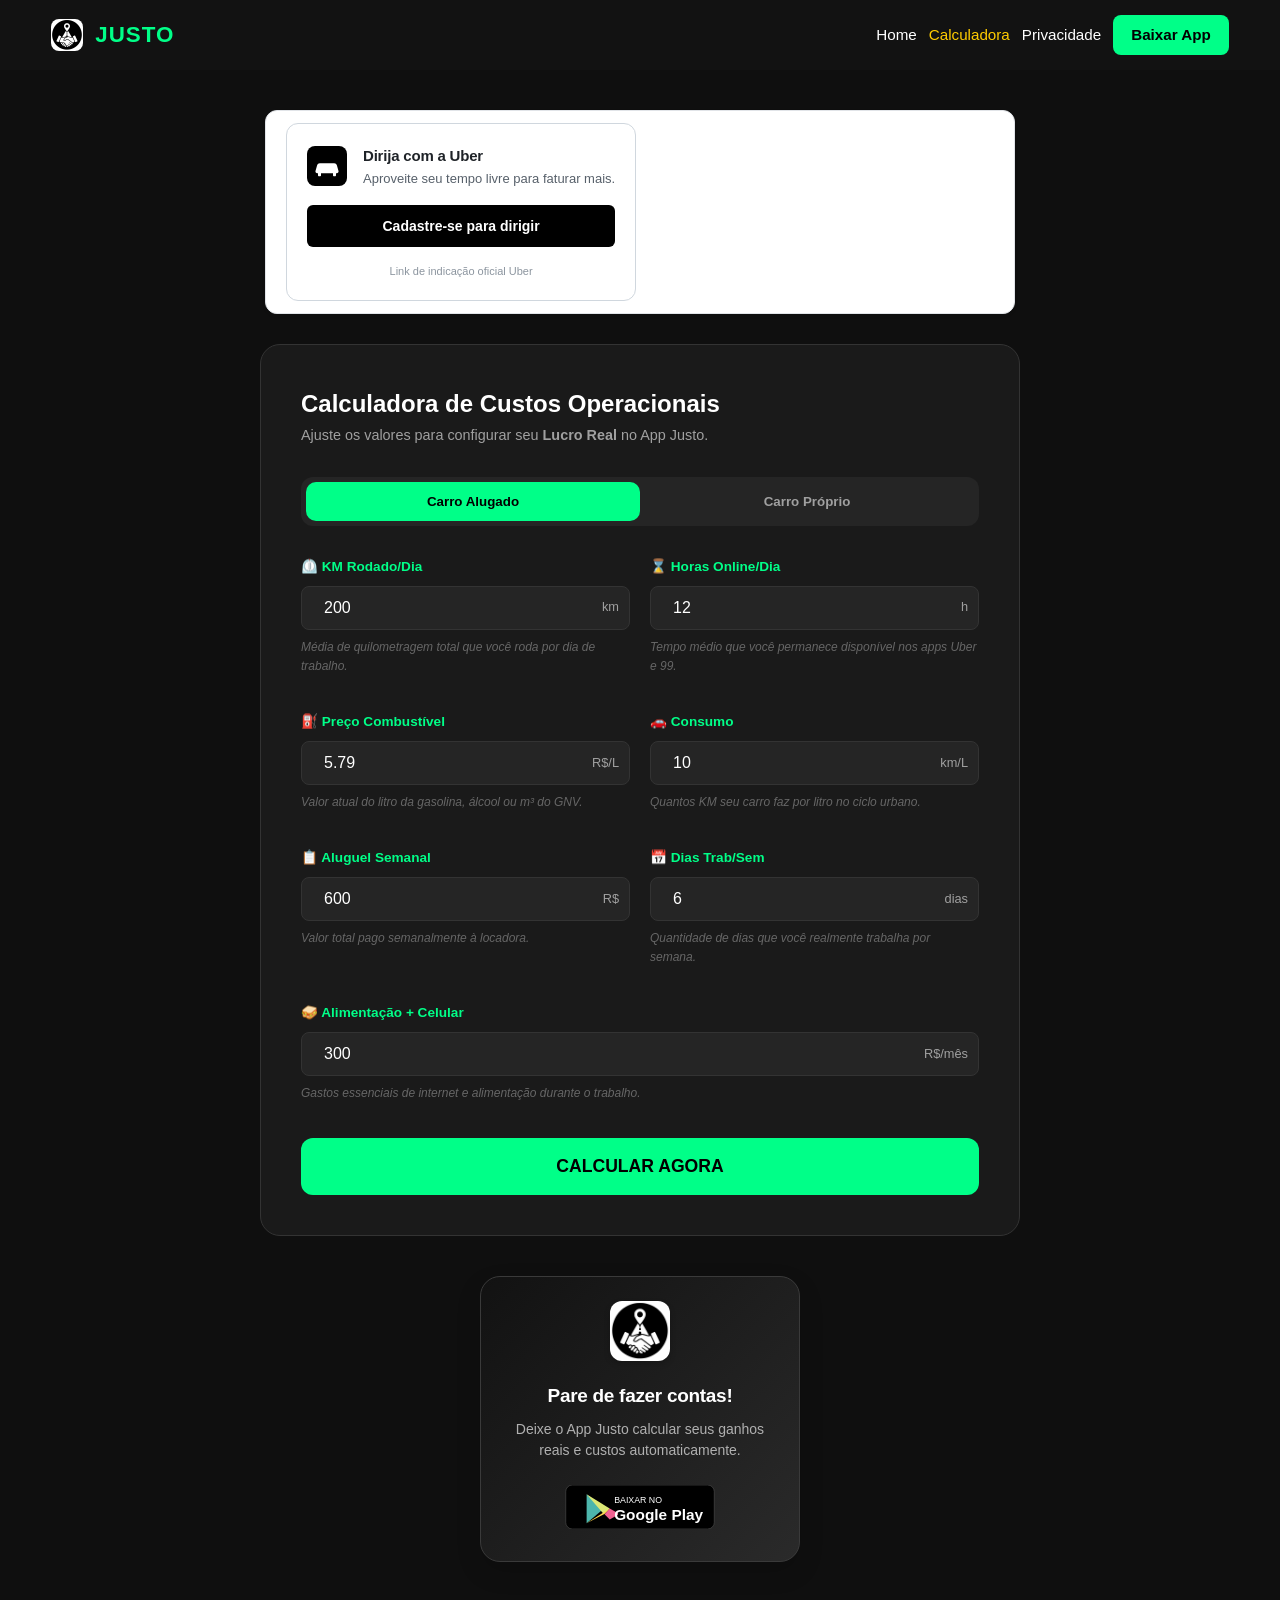
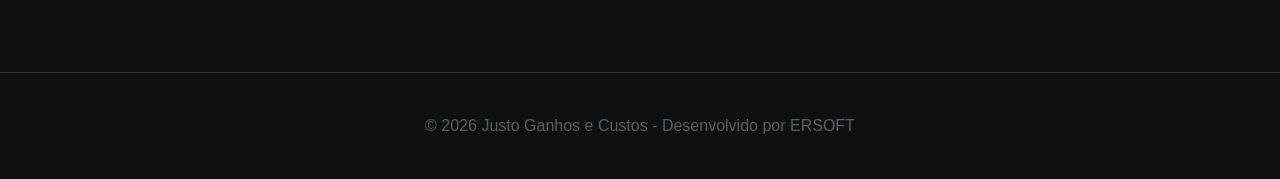
==== commit a95bbf13: "Update calculadora.html Banner" ====
--- a/calculadora.html
+++ b/calculadora.html
@@ -24,6 +24,23 @@
     <meta name="twitter:image" content="https://justoapp.com.br/preview-share.png">
 
     <link rel="stylesheet" href="style.css">
+    <!-- Meta Pixel Code -->
+<script>
+!function(f,b,e,v,n,t,s)
+{if(f.fbq)return;n=f.fbq=function(){n.callMethod?
+n.callMethod.apply(n,arguments):n.queue.push(arguments)};
+if(!f._fbq)f._fbq=n;n.push=n;n.loaded=!0;n.version='2.0';
+n.queue=[];t=b.createElement(e);t.async=!0;
+t.src=v;s=b.getElementsByTagName(e)[0];
+s.parentNode.insertBefore(t,s)}(window, document,'script',
+'https://connect.facebook.net/en_US/fbevents.js');
+fbq('init', '1334860018460109');
+fbq('track', 'PageView');
+</script>
+<noscript><img height="1" width="1" style="display:none"
+src="https://www.facebook.com/tr?id=1334860018460109&ev=PageView&noscript=1"
+/></noscript>
+<!-- End Meta Pixel Code -->
 </head>
 <body>
 
@@ -39,27 +56,28 @@
 
     <main class="container">
         <div style="display: flex; align-items: center; justify-content: space-between; padding: 12px 20px; background-color: #ffffff; border: 1px solid #e1e4e8; border-radius: 12px; font-family: 'Segoe UI', Roboto, Helvetica, Arial, sans-serif; max-width: 750px; margin: 20px auto; box-shadow: 0 2px 5px rgba(0,0,0,0.03);">  
-            <div style="display: flex; align-items: center; gap: 16px;">
-                <img src="favicon.png" alt="Logo App Justo" style="width: 40px; height: 40px; border-radius: 8px; object-fit: contain;">
-                <div>
-                    <h4 style="margin: 0; color: #1f2328; font-size: 15px; font-weight: 600; letter-spacing: -0.2px;">App Justo</h4>
-                    <p style="margin: 2px 0 0; color: #57606a; font-size: 13px; line-height: 1.4;">Cálculo automático de ganhos via OCR no seu celular.</p>
-                </div>
-            </div>
-
-            <a href="https://play.google.com/store/apps/details?id=com.ersoft.justo" target="_blank" style="text-decoration: none; display: inline-block;">
-                <svg width="135" height="40" viewBox="0 0 135 40">
-                    <rect width="135" height="40" rx="6" fill="#000000"/>
-                    <g transform="translate(12, 8) scale(0.6)">
-                        <path fill="#4db6ac" d="M11.6 44.8l26.2-22.7L11.6.8v44z"/>
-                        <path fill="#dce775" d="M11.6.8l35 21.3-8.8 8.8L11.6.8z"/>
-                        <path fill="#f06292" d="M46.6 22.1l11.4 6.5c1.8 1.1 1.8 2.8 0 3.8l-11.4 6.5-7.8-7.8 7.8-9z"/>
-                        <path fill="#ffd54f" d="M37.8 30.9l-26.2 13.9 35-22.7-8.8 8.8z"/>
-                    </g>
-                    <text x="44" y="16" fill="#ffffff" font-family="Roboto, sans-serif" font-size="8" font-weight="500">DISPONÍVEL NO</text>
-                    <text x="44" y="32" fill="#ffffff" font-family="Roboto, sans-serif" font-size="14" font-weight="700">Google Play</text>
-                </svg>
-            </a>
+            <div style="display: flex; flex-direction: column; gap: 16px; padding: 20px; background: #ffffff; border: 1px solid #d0d7de; border-radius: 12px; max-width: 400px; font-family: -apple-system, BlinkMacSystemFont, 'Segoe UI', Helvetica, Arial, sans-serif;">
+    
+    <div style="display: flex; align-items: center; gap: 16px;">
+        <div style="width: 40px; height: 40px; background: #000; border-radius: 8px; display: flex; align-items: center; justify-content: center; flex-shrink: 0;">
+            <svg width="24" height="24" viewBox="0 0 24 24" fill="none" xmlns="http://www.w3.org/2000/svg">
+                <path d="M23.5 17L21.87 11.29C21.53 10.11 20.45 9.3 19.23 9.3H4.77C3.55 9.3 2.47 10.11 2.13 11.29L0.5 17C0.16 18.19 1.06 19.3 2.3 19.3H3V21.3C3 21.85 3.45 22.3 4 22.3H5C5.55 22.3 6 21.85 6 21.3V19.3H18V21.3C18 21.85 18.45 22.3 19 22.3H20C20.55 22.3 21 21.85 21 21.3V19.3H21.7C22.94 19.3 23.84 18.19 23.5 17Z" fill="white"/>
+            </svg>
+        </div>
+        
+        <div>
+            <h4 style="margin: 0; color: #1f2328; font-size: 15px; font-weight: 600; letter-spacing: -0.2px;">Dirija com a Uber</h4>
+            <p style="margin: 2px 0 0; color: #57606a; font-size: 13px; line-height: 1.4;">Aproveite seu tempo livre para faturar mais.</p>
+        </div>
+    </div>
+
+    <a href="https://drivers.uber.com/i/5d2s6fz" target="_blank" style="text-decoration: none; display: block; text-align: center; background-color: #000000; color: #ffffff; padding: 10px 16px; border-radius: 6px; font-size: 14px; font-weight: 600; transition: background 0.2s;">
+        Cadastre-se para dirigir
+    </a>
+    
+    <span style="font-size: 11px; color: #8c959f; text-align: center;">Link de indicação oficial Uber</span>
+</div>
+
         </div>
 
         <div class="plan-card" style="margin-top: 30px;">
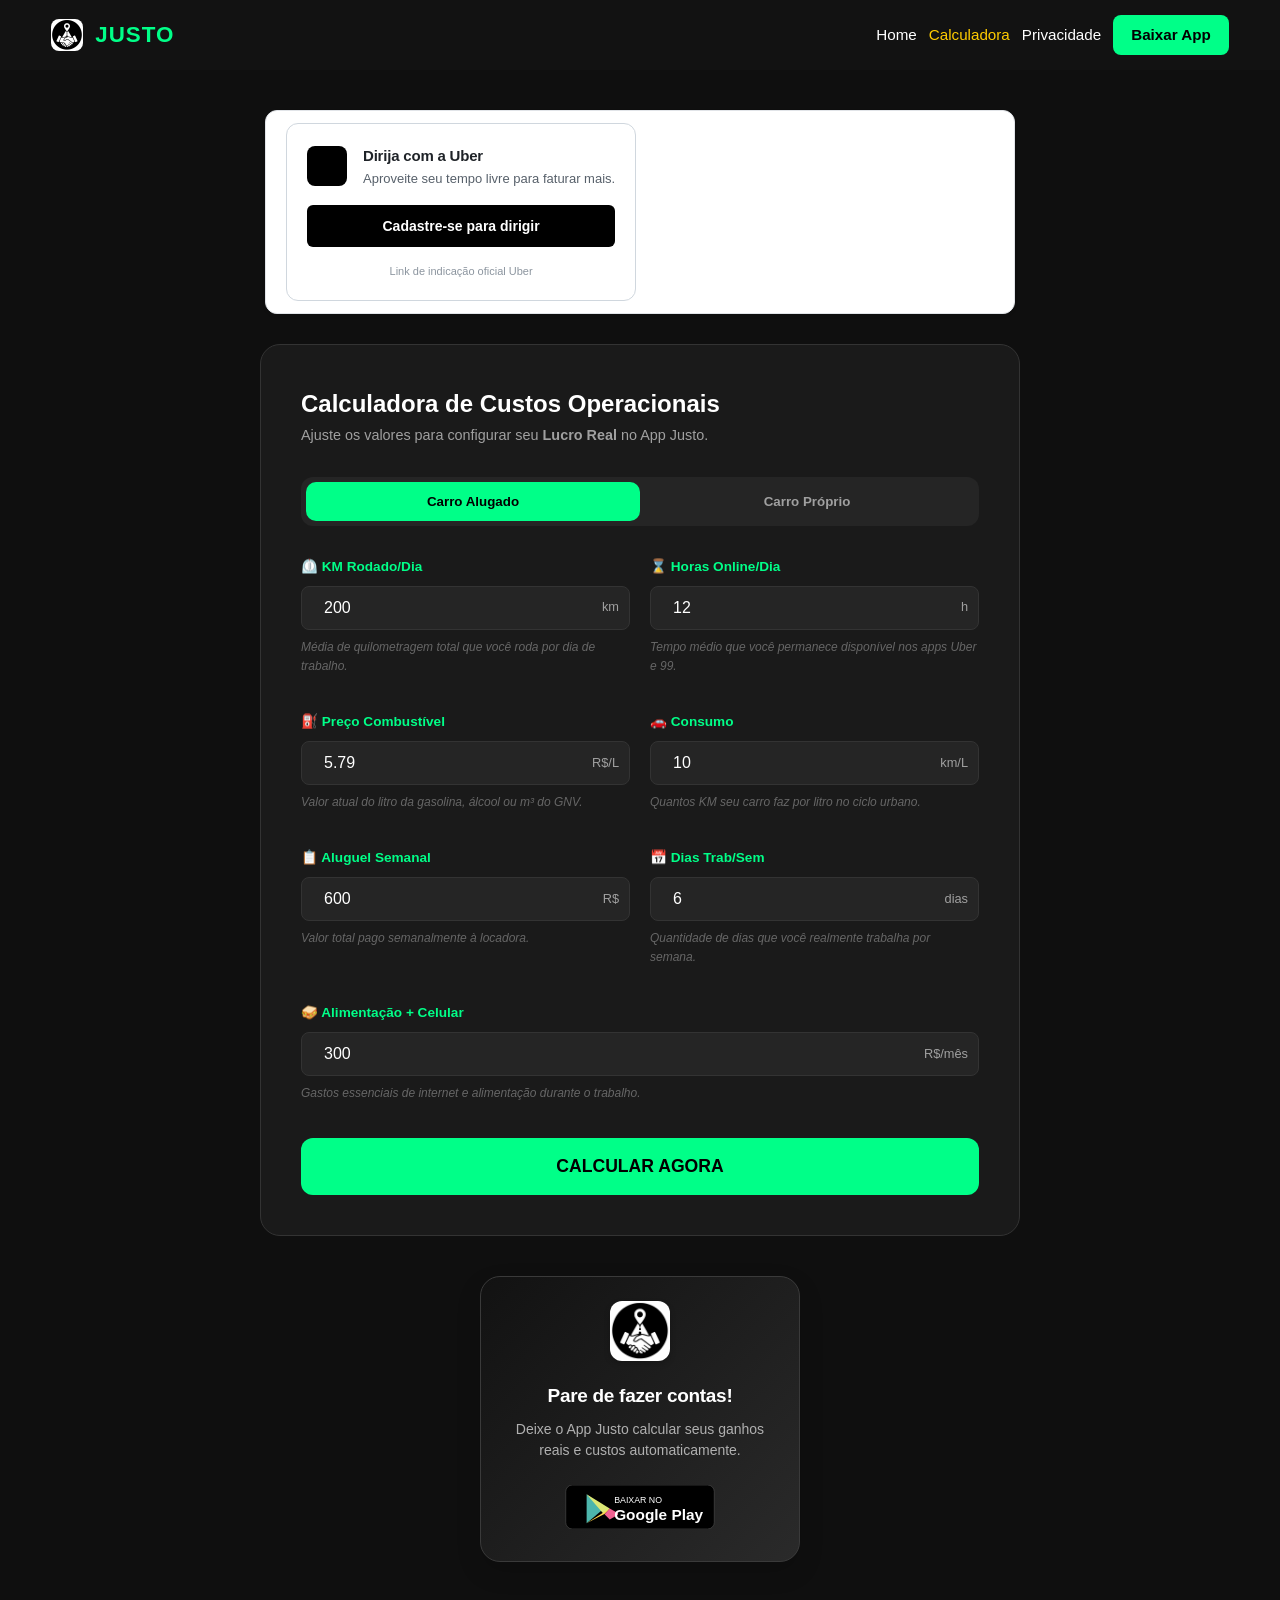
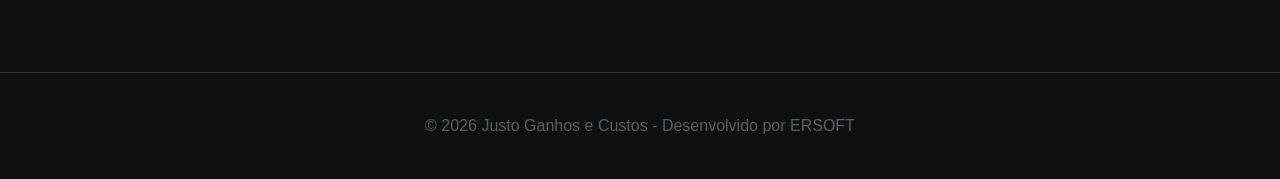
==== commit fad7bec2: "Update calculadora.html Svg" ====
--- a/calculadora.html
+++ b/calculadora.html
@@ -60,9 +60,10 @@
     
     <div style="display: flex; align-items: center; gap: 16px;">
         <div style="width: 40px; height: 40px; background: #000; border-radius: 8px; display: flex; align-items: center; justify-content: center; flex-shrink: 0;">
-            <svg width="24" height="24" viewBox="0 0 24 24" fill="none" xmlns="http://www.w3.org/2000/svg">
-                <path d="M23.5 17L21.87 11.29C21.53 10.11 20.45 9.3 19.23 9.3H4.77C3.55 9.3 2.47 10.11 2.13 11.29L0.5 17C0.16 18.19 1.06 19.3 2.3 19.3H3V21.3C3 21.85 3.45 22.3 4 22.3H5C5.55 22.3 6 21.85 6 21.3V19.3H18V21.3C18 21.85 18.45 22.3 19 22.3H20C20.55 22.3 21 21.85 21 21.3V19.3H21.7C22.94 19.3 23.84 18.19 23.5 17Z" fill="white"/>
-            </svg>
+            <svg width="24px" height="24px" viewBox="0 0 24 24" xmlns="http://www.w3.org/2000/svg">
+   <circle cx="512" cy="512" r="512"/>
+   <path d="M303.9 584.8c26.9 0 47.8-20.8 47.8-51.7v-120h29.2v194.4H352v-18.1c-13.1 13.6-31.1 21.4-51.4 21.4-41.7 0-73.6-30.3-73.6-76.1V413.1h29.2v120c0 31.4 20.5 51.7 47.7 51.7m98.7-171.7h28.1v70.8c13.2-13.5 31.4-21.2 50.3-21.1 41.7 0 74.4 33.1 74.4 74.2 0 40.8-32.8 73.9-74.4 73.9-19 .1-37.2-7.6-50.6-21.1v17.8h-27.8V413.1zm76.3 173.1c26.7 0 48.6-21.9 48.6-49.2 0-27.5-21.9-49.2-48.6-49.2-26.9 0-48.9 21.7-48.9 49.2.1 27.2 21.7 49.2 48.9 49.2m160.3-123.1c40.8 0 70.8 31.4 70.8 73.6v9.2H594.8c3.9 23.1 23.1 40.3 46.9 40.3 16.4 0 30.3-6.7 40.8-20.8l20.3 15c-14.2 18.9-35.3 30.3-61.1 30.3-42.5 0-75.3-31.7-75.3-73.9 0-40.1 31.4-73.7 72.8-73.7m-43.9 60.6h86.4c-4.7-21.7-22.2-36.1-43.1-36.1s-38.3 14.4-43.3 36.1m190-32.8c-18.3 0-31.7 14.2-31.7 36.1v80.6h-28.1V465.9h27.8v17.5c6.9-11.4 18.3-18.6 33.9-18.6h9.7v26.1h-11.6z" style="fill:#fff"/>
+</svg>
         </div>
         
         <div>
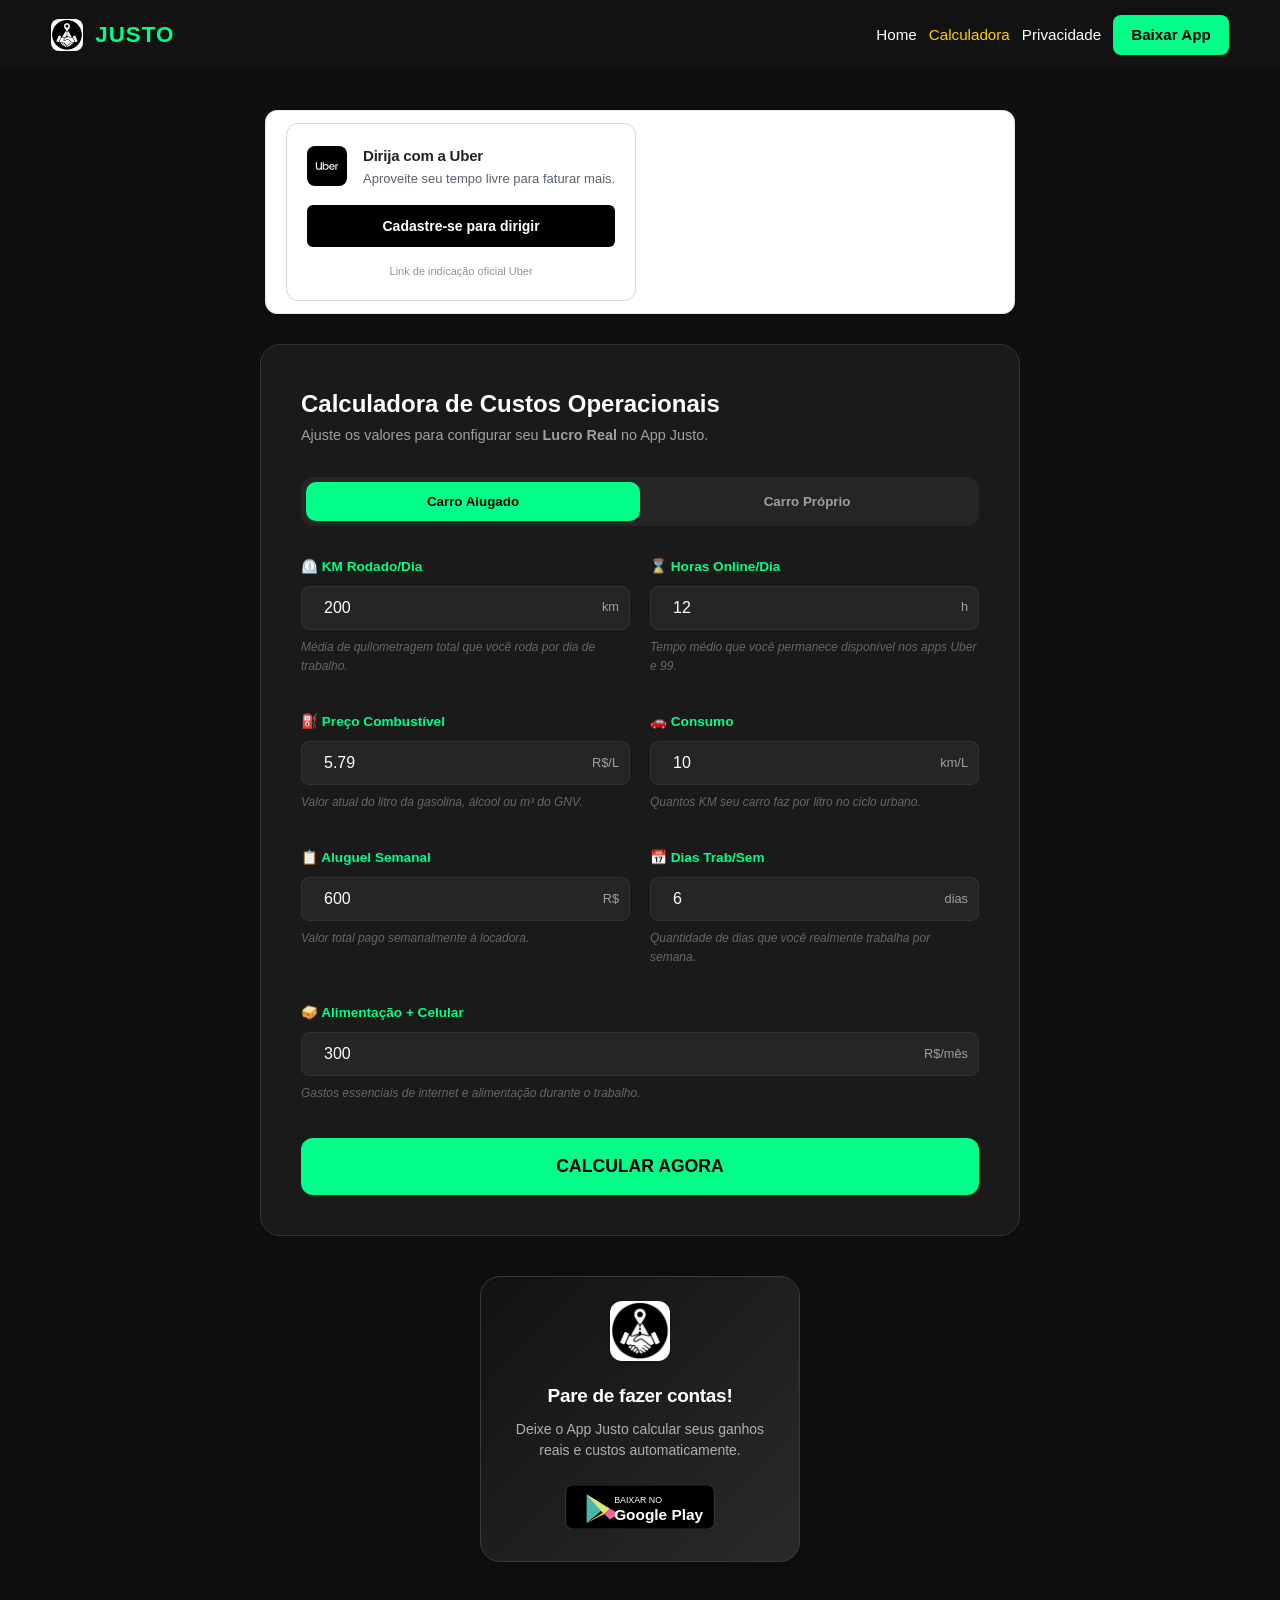
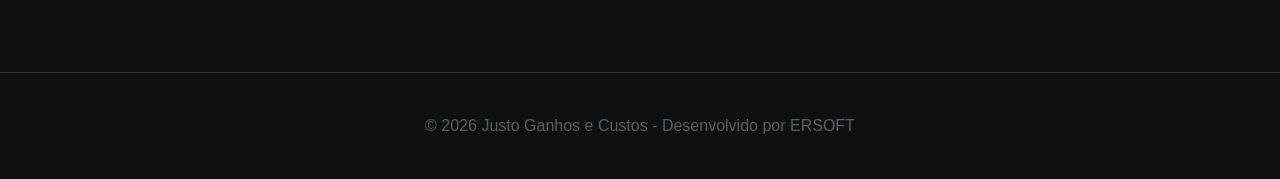
==== commit 5a5c0d1e: "Update calculadora.html Svg" ====
--- a/calculadora.html
+++ b/calculadora.html
@@ -60,7 +60,7 @@
     
     <div style="display: flex; align-items: center; gap: 16px;">
         <div style="width: 40px; height: 40px; background: #000; border-radius: 8px; display: flex; align-items: center; justify-content: center; flex-shrink: 0;">
-            <svg width="24px" height="24px" viewBox="0 0 24 24" xmlns="http://www.w3.org/2000/svg">
+            <svg width="800px" height="800px" viewBox="0 0 1024 1024" xmlns="http://www.w3.org/2000/svg">
    <circle cx="512" cy="512" r="512"/>
    <path d="M303.9 584.8c26.9 0 47.8-20.8 47.8-51.7v-120h29.2v194.4H352v-18.1c-13.1 13.6-31.1 21.4-51.4 21.4-41.7 0-73.6-30.3-73.6-76.1V413.1h29.2v120c0 31.4 20.5 51.7 47.7 51.7m98.7-171.7h28.1v70.8c13.2-13.5 31.4-21.2 50.3-21.1 41.7 0 74.4 33.1 74.4 74.2 0 40.8-32.8 73.9-74.4 73.9-19 .1-37.2-7.6-50.6-21.1v17.8h-27.8V413.1zm76.3 173.1c26.7 0 48.6-21.9 48.6-49.2 0-27.5-21.9-49.2-48.6-49.2-26.9 0-48.9 21.7-48.9 49.2.1 27.2 21.7 49.2 48.9 49.2m160.3-123.1c40.8 0 70.8 31.4 70.8 73.6v9.2H594.8c3.9 23.1 23.1 40.3 46.9 40.3 16.4 0 30.3-6.7 40.8-20.8l20.3 15c-14.2 18.9-35.3 30.3-61.1 30.3-42.5 0-75.3-31.7-75.3-73.9 0-40.1 31.4-73.7 72.8-73.7m-43.9 60.6h86.4c-4.7-21.7-22.2-36.1-43.1-36.1s-38.3 14.4-43.3 36.1m190-32.8c-18.3 0-31.7 14.2-31.7 36.1v80.6h-28.1V465.9h27.8v17.5c6.9-11.4 18.3-18.6 33.9-18.6h9.7v26.1h-11.6z" style="fill:#fff"/>
 </svg>
